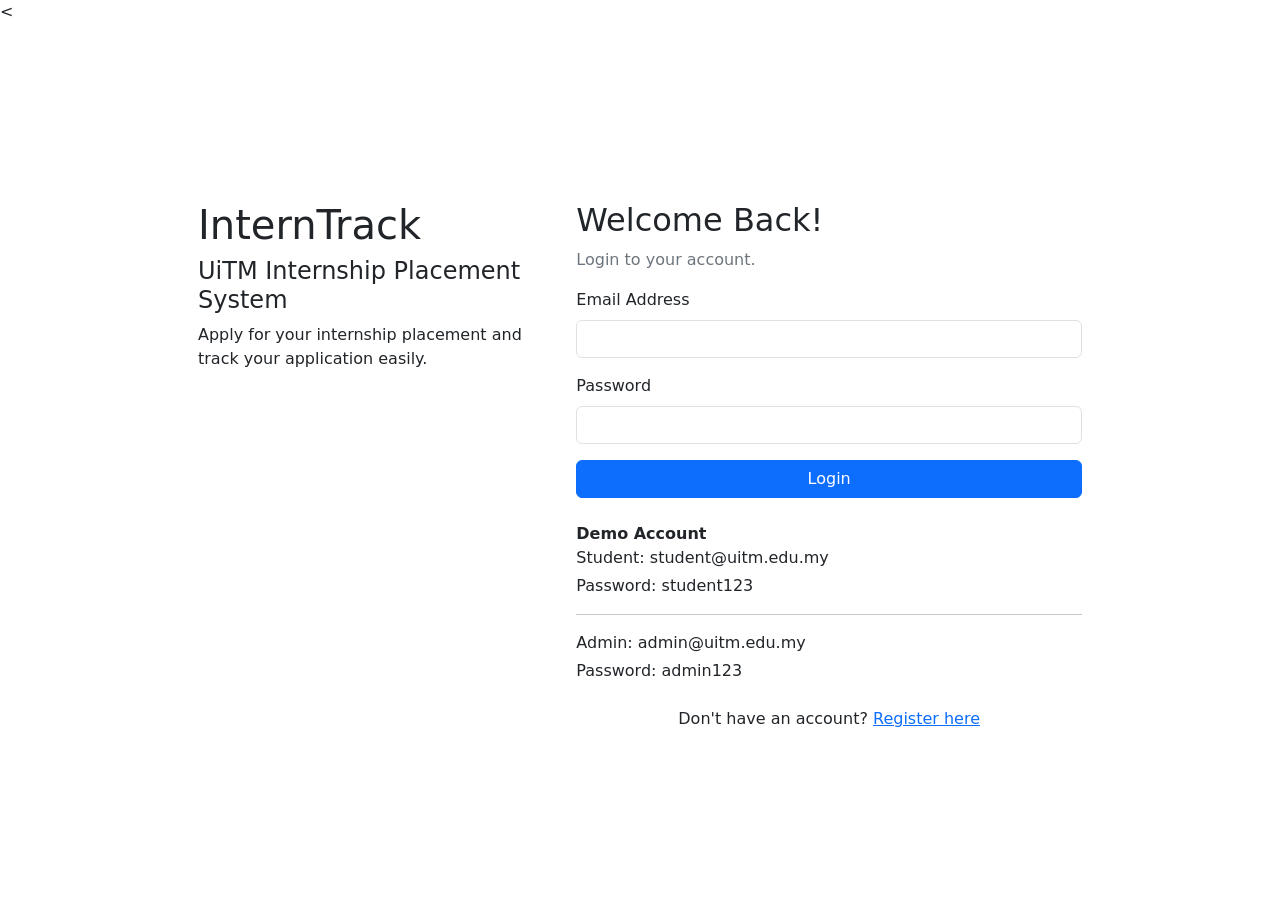
==== index.html @ c9ac85d7 "Add files via upload" ====
<
<!DOCTYPE html>
<html lang="en">
<head>
    <meta charset="UTF-8">
    <meta name="viewport" content="width=device-width, initial-scale=1.0">
    <title>InternTrack UiTM | Login</title>

    <link href="https://cdn.jsdelivr.net/npm/bootstrap@5.3.3/dist/css/bootstrap.min.css" rel="stylesheet">
    <link rel="stylesheet" href="css/style.css">
</head>

<body class="auth-bg">

<div class="container min-vh-100 d-flex align-items-center justify-content-center">

    <div class="auth-card row">

        <div class="col-md-5 auth-left">
            <h1>InternTrack</h1>
            <h4>UiTM Internship Placement System</h4>
            <p>
                Apply for your internship placement
                and track your application easily.
            </p>
        </div>

        <div class="col-md-7 auth-right">

            <h2>Welcome Back!</h2>
            <p class="text-secondary">Login to your account.</p>

            <div id="loginAlert"></div>

            <form id="loginForm">

                <label class="form-label">Email Address</label>
                <input type="email" id="email" class="form-control mb-3" required>

                <label class="form-label">Password</label>
                <input type="password" id="password" class="form-control mb-3" required>

                <button type="submit" class="btn btn-primary w-100">
                    Login
                </button>

            </form>

            <div class="demo-box mt-4">
                <b>Demo Account</b>
                <p class="mb-1">Student: student@uitm.edu.my</p>
                <p class="mb-1">Password: student123</p>
                <hr>
                <p class="mb-1">Admin: admin@uitm.edu.my</p>
                <p class="mb-0">Password: admin123</p>
            </div>

            <p class="mt-4 text-center">
                Don't have an account?
                <a href="register.html">Register here</a>
            </p>

        </div>
    </div>

</div>

<script src="js/auth.js"></script>

</body>
</html>
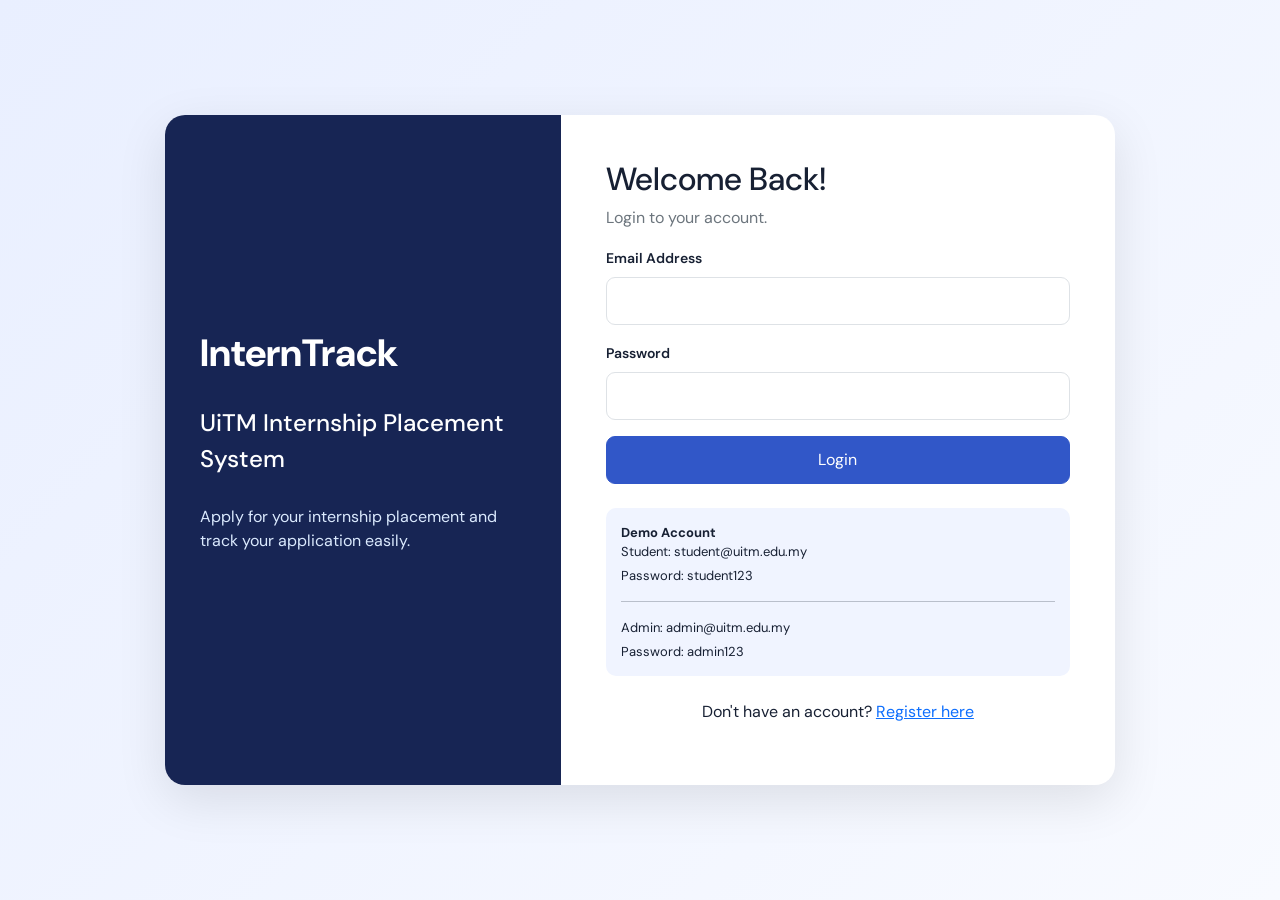
==== commit 3e832f81: "Update index.html" ====
--- a/index.html
+++ b/index.html
@@ -1,4 +1,3 @@
-<
 <!DOCTYPE html>
 <html lang="en">
 <head>
@@ -12,9 +11,9 @@
 
 <body class="auth-bg">
 
-<div class="container min-vh-100 d-flex align-items-center justify-content-center">
+<div class="container min-vh-100 d-flex align-items-center justify-content-center py-4">
 
-    <div class="auth-card row">
+    <div class="auth-card row g-0">
 
         <div class="col-md-5 auth-left">
             <h1>InternTrack</h1>
--- a/css/style.css
+++ b/css/style.css
@@ -0,0 +1,288 @@
+@import url('https://fonts.googleapis.com/css2?family=DM+Sans:wght@400;500;600;700;800&display=swap');
+
+* {
+    font-family: 'DM Sans', sans-serif;
+}
+
+body {
+    background: #f5f7fb;
+    color: #172033;
+}
+
+.auth-bg {
+    background: linear-gradient(135deg, #e9efff, #f8faff);
+}
+
+.auth-card {
+    width: 100%;
+    max-width: 950px;
+    background: white;
+    border-radius: 20px;
+    overflow: hidden;
+    box-shadow: 0 15px 50px rgba(0,0,0,0.1);
+}
+
+.auth-left {
+    background: #172554;
+    color: white;
+    padding: 60px 35px;
+    display: flex;
+    flex-direction: column;
+    justify-content: center;
+}
+
+.auth-left h1 {
+    font-size: 38px;
+    font-weight: 800;
+}
+
+.auth-left h4 {
+    margin-top: 20px;
+    line-height: 1.5;
+}
+
+.auth-left p {
+    margin-top: 20px;
+    color: #dbeafe;
+}
+
+.auth-right {
+    padding: 45px;
+}
+
+.register-card {
+    max-width: 650px;
+    background: white;
+    padding: 40px;
+    border-radius: 18px;
+    box-shadow: 0 15px 45px rgba(0,0,0,0.08);
+}
+
+.form-control,
+.form-select {
+    padding: 11px;
+    border-radius: 9px;
+}
+
+.form-label {
+    font-weight: 600;
+    font-size: 14px;
+}
+
+.btn-primary {
+    background: #3157c8;
+    border-color: #3157c8;
+    padding: 11px;
+    border-radius: 9px;
+}
+
+.demo-box {
+    background: #f0f4ff;
+    border-radius: 10px;
+    padding: 15px;
+    font-size: 13px;
+}
+
+.app-nav {
+    background: #172554;
+}
+
+.app-nav .navbar-brand {
+    color: white;
+    font-weight: bold;
+}
+
+.panel-card,
+.stat-card {
+    background: white;
+    border: 1px solid #e5eaf2;
+    border-radius: 15px;
+    padding: 20px;
+}
+
+.stat-card strong {
+    display: block;
+    font-size: 30px;
+}
+
+.table thead th {
+    background: #f0f4ff;
+    font-size: 12px;
+}
+
+.badge-pending {
+    background: #fff0c2;
+    color: #8a6000;
+}
+
+.badge-approved {
+    background: #d9f8e6;
+    color: #167447;
+}
+
+.badge-rejected {
+    background: #ffe0e0;
+    color: #b42318;
+}
+
+/* ========================================
+   RESPONSIVE MOBILE DESIGN
+======================================== */
+
+@media (max-width: 991.98px) {
+
+    body {
+        overflow-x: hidden;
+        font-size: 14px;
+    }
+
+    /* LOGIN AND REGISTER */
+
+    .auth-left {
+        padding: 30px 20px;
+    }
+
+    .auth-left h1 {
+        font-size: 28px;
+    }
+
+    .auth-right,
+    .register-card {
+        padding: 22px;
+        width: 100%;
+    }
+
+    /* NAVIGATION BAR */
+
+    .app-nav {
+        padding: 12px 15px;
+        position: relative;
+        z-index: 1050;
+    }
+
+    .app-nav .container {
+        flex-wrap: wrap;
+        position: relative;
+    }
+
+    .app-nav .navbar-brand {
+        color: white;
+        font-size: 17px;
+        font-weight: bold;
+        white-space: normal;
+        max-width: calc(100% - 65px);
+    }
+
+    .app-nav .navbar-toggler {
+        border: 1px solid rgba(255,255,255,0.7);
+        padding: 8px 10px;
+        flex-shrink: 0;
+        cursor: pointer;
+        position: relative;
+        z-index: 1060;
+        pointer-events: auto;
+        touch-action: manipulation;
+    }
+
+    .app-nav .navbar-toggler:focus {
+        box-shadow: none;
+    }
+
+    .app-nav .navbar-collapse {
+        flex-basis: 100%;
+        width: 100%;
+        padding-top: 12px;
+        position: relative;
+        z-index: 1050;
+        background: #172554;
+    }
+
+    .app-nav .navbar-nav {
+        width: 100%;
+        gap: 5px;
+        pointer-events: auto;
+        touch-action: manipulation;
+    }
+
+    .app-nav .navbar-nav .nav-link {
+        display: block;
+        width: 100%;
+        padding: 12px 10px;
+        pointer-events: auto;
+        touch-action: manipulation;
+    }
+
+    .app-nav .navbar-nav button {
+        pointer-events: auto;
+        touch-action: manipulation;
+        margin-top: 6px;
+    }
+
+    /* DASHBOARD */
+
+    .container,
+    .container-fluid {
+        max-width: 100%;
+        padding-left: 15px;
+        padding-right: 15px;
+    }
+
+    .panel-card,
+    .stat-card {
+        margin-bottom: 15px;
+        padding: 15px;
+    }
+
+    .stat-card strong {
+        font-size: 25px;
+    }
+
+    /* TABLE */
+
+    .table-responsive {
+        overflow-x: auto;
+        -webkit-overflow-scrolling: touch;
+    }
+
+    /* BUTTON AND FORM */
+
+    button,
+    .btn {
+        min-height: 40px;
+        touch-action: manipulation;
+    }
+
+    input,
+    select,
+    textarea {
+        font-size: 16px !important;
+        max-width: 100%;
+    }
+
+    img {
+        max-width: 100%;
+        height: auto;
+    }
+}
+
+@media (max-width: 480px) {
+
+    .auth-left h1 {
+        font-size: 25px;
+    }
+
+    .auth-right,
+    .register-card {
+        padding: 18px;
+    }
+
+    .panel-card,
+    .stat-card {
+        padding: 13px;
+    }
+
+    .app-nav .navbar-brand {
+        font-size: 15px;
+    }
+}
+
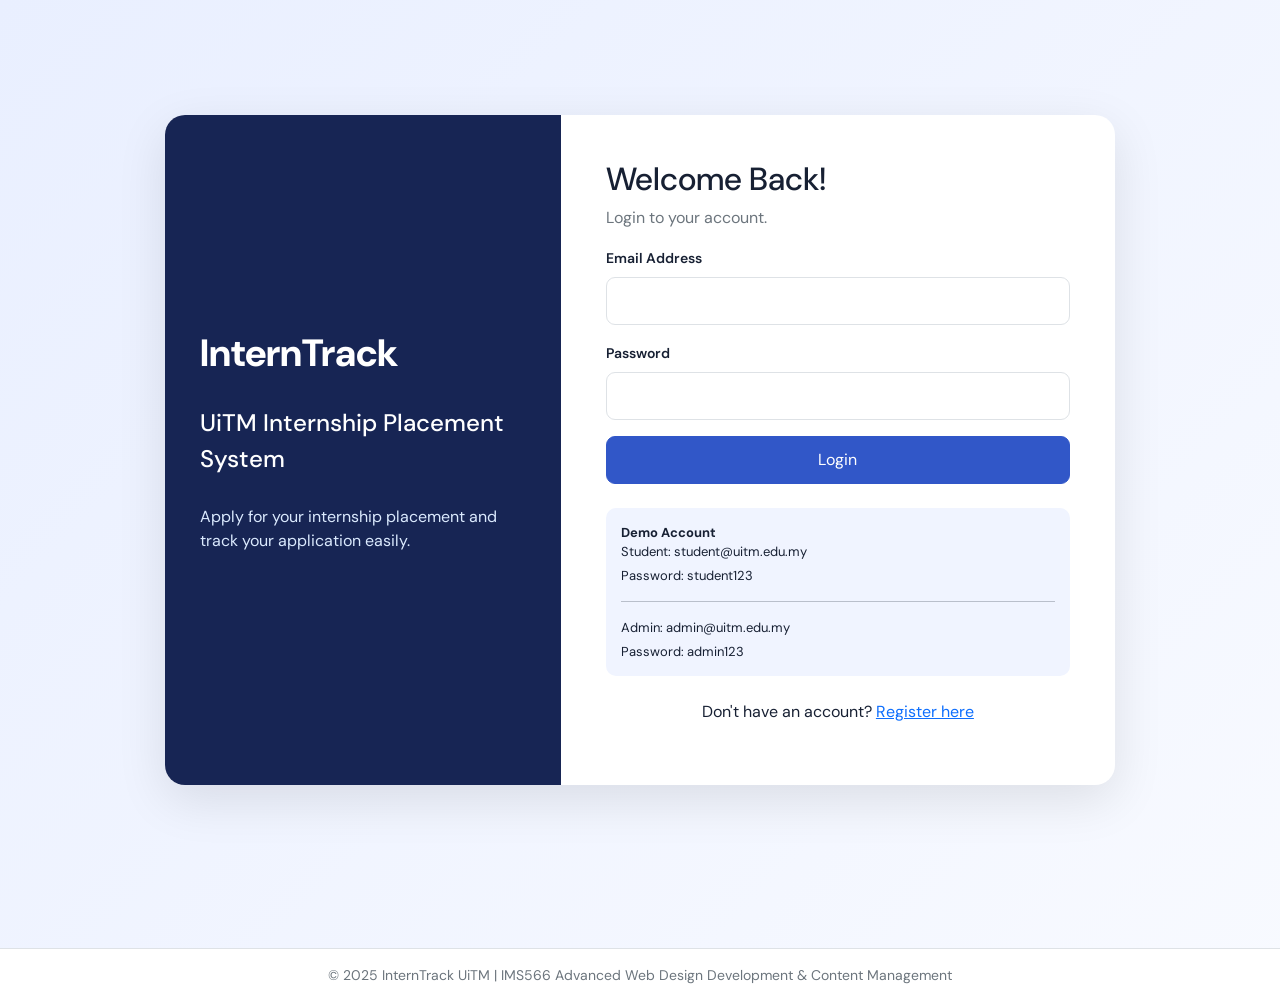
==== commit 9a675f01: "Update index.html" ====
--- a/index.html
+++ b/index.html
@@ -63,7 +63,11 @@
     </div>
 
 </div>
-
+<footer class="bg-white border-top py-3 mt-5 text-center text-secondary small">
+    <div class="container">
+        &copy; 2025 InternTrack UiTM | IMS566 Advanced Web Design Development &amp; Content Management
+    </div>
+</footer>
 <script src="js/auth.js"></script>
 
 </body>
